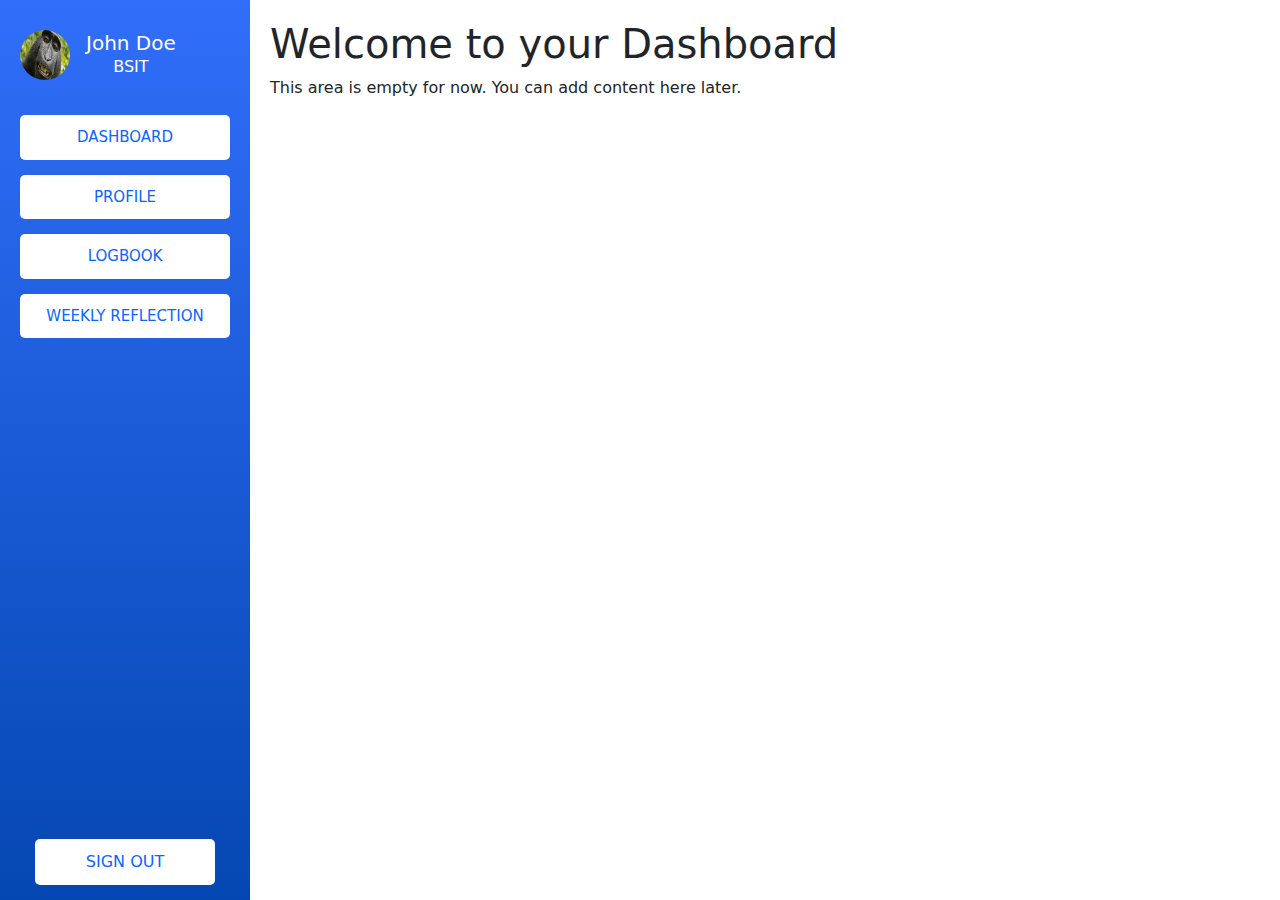
==== index.html @ f492e0e4 "Add files via upload" ====
<!DOCTYPE html>
<html lang="en">
<head>
    <meta charset="UTF-8">
    <meta name="viewport" content="width=device-width, initial-scale=1.0">
    <title>Dashboard</title>
    <!-- Bootstrap CSS -->
    <link href="https://cdn.jsdelivr.net/npm/bootstrap@5.3.0-alpha1/dist/css/bootstrap.min.css" rel="stylesheet">
    <style>
        .user-info {
            margin-top: 10px;
            margin-bottom: 20px;
        }

        .user-image {
            width: 50px;
            height: 50px;
            border-radius: 50%;
        }

        .user-info h5,
        .user-info p {
            margin: 0;
        }

        .sidebar {
            height: 100vh;
            position: fixed;
            top: 0;
            left: 0;
            width: 250px;
            background: linear-gradient(to bottom, #316EFA, #0547B2);
            padding-top: 20px;
            display: flex;
            flex-direction: column;
            color: white;
            padding-left: 20px;
            padding-right: 20px;
        }

        .sidebar img {
            width: 50px;
            height: 50px;
            border-radius: 50%;
        }

        .sidebar .user-info {
            margin-top: 10px;
            margin-bottom: 20px;
            text-align: center;
        }

        .sidebar .user-info h5,
        .sidebar .user-info p {
            margin: 0;
        }

        .sidebar .nav-link {
            margin-top: 15px;
            font-size: 15px;
            color: #0866FF;
            background-color: white;
            border: 1px solid transparent;
            border-radius: 5px;
            padding: 10px 15px;
            text-align: center;
            width: 100%;
            transition: all 0.3s ease;
        }

        .sidebar .nav-link:hover {
            background-color: #428AFF;
            color: white;
            border: 1px solid white;
        }

        .sidebar .sign-out {
            margin-top: auto;
            padding: 15px;
        }

        .btn-signout {
            background-color: white;
            color: #0866FF;
            border: 1px solid transparent;
            width: 100%;
            border-radius: 5px;
            padding: 10px 15px;
            transition: all 0.3s ease;
        }

        .btn-signout:hover {
            background-color: #428AFF;
            color: white;
            border: 1px solid white;
        }

        .content {
            margin-left: 250px;
            padding: 20px;
        }

    </style>
</head>
<body>

    <div class="sidebar">
        <!-- User info -->
        <div class="d-flex align-items-center user-info">
            <img src="/img/monkey.jpg" alt="User Image" class="user-image">
            <div class="ms-3">
                <h5>John Doe</h5>
                <p>BSIT</p>
            </div>
        </div>

        <!-- Sidebar links -->
        <ul class="nav flex-column">
            <li class="nav-item">
                <a class="nav-link active" href="#">DASHBOARD</a>
            </li>
            <li class="nav-item">
                <a class="nav-link" href="#">PROFILE</a>
            </li>
            <li class="nav-item">
                <a class="nav-link" href="#">LOGBOOK</a>
            </li>
            <li class="nav-item">
                <a class="nav-link" href="#">WEEKLY REFLECTION</a>
            </li>
        </ul>

        <!-- Sign out button -->
        <div class="sign-out">
            <button class="btn btn-signout" id="signOutBtn">SIGN OUT</button>
        </div>
    </div>

    <!-- Content Area -->
    <div class="content">
        <h1>Welcome to your Dashboard</h1>
        <p>This area is empty for now. You can add content here later.</p>
    </div>

    <!-- Sign Out Modal -->
    <div class="modal fade" id="signOutModal" tabindex="-1" aria-labelledby="signOutModalLabel" aria-hidden="true">
        <div class="modal-dialog">
            <div class="modal-content">
                <div class="modal-header">
                    <h5 class="modal-title" id="signOutModalLabel">Sign Out Confirmation</h5>
                    <button type="button" class="btn-close" data-bs-dismiss="modal" aria-label="Close"></button>
                </div>
                <div class="modal-body">
                    Are you sure you want to sign out?
                </div>
                <div class="modal-footer">
                    <button type="button" class="btn btn-secondary" data-bs-dismiss="modal">Cancel</button>
                    <button type="button" class="btn btn-primary">Sign Out</button>
                </div>
            </div>
        </div>
    </div>

    <!-- Bootstrap JS and dependencies -->
    <script src="https://cdn.jsdelivr.net/npm/@popperjs/core@2.11.6/dist/umd/popper.min.js"></script>
    <script src="https://cdn.jsdelivr.net/npm/bootstrap@5.3.0-alpha1/dist/js/bootstrap.min.js"></script>

    <!-- JavaScript to show the modal -->
    <script>
        document.getElementById('signOutBtn').addEventListener('click', function() {
            var myModal = new bootstrap.Modal(document.getElementById('signOutModal'));
            myModal.show();
        });
    </script>
</body>
</html>
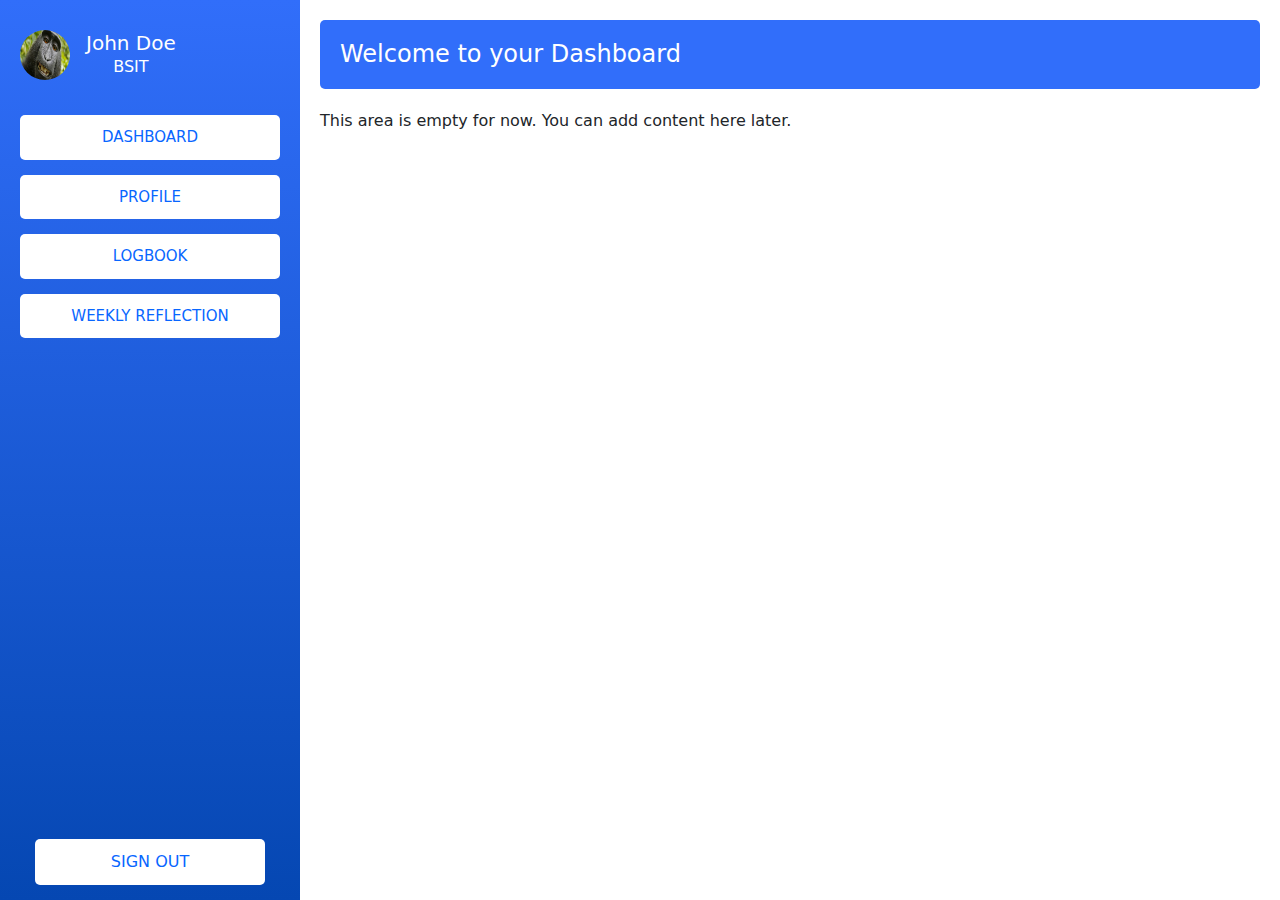
==== commit c610415d: "Add files via upload" ====
--- a/index.html
+++ b/index.html
@@ -28,7 +28,7 @@
             position: fixed;
             top: 0;
             left: 0;
-            width: 250px;
+            width: 300px;
             background: linear-gradient(to bottom, #316EFA, #0547B2);
             padding-top: 20px;
             display: flex;
@@ -96,8 +96,22 @@
         }
 
         .content {
-            margin-left: 250px;
+            margin-left: 300px;
             padding: 20px;
+        }
+
+        /* Header styles */
+        .header {
+            background-color: #316EFA;
+            color: white;
+            padding: 20px;
+            border-radius: 5px;
+            margin-bottom: 20px;
+        }
+
+        .header h1 {
+            margin: 0;
+            font-size: 24px;
         }
 
     </style>
@@ -138,7 +152,10 @@
 
     <!-- Content Area -->
     <div class="content">
-        <h1>Welcome to your Dashboard</h1>
+        <!-- Header Section -->
+        <div class="header">
+            <h1>Welcome to your Dashboard</h1>
+        </div>
         <p>This area is empty for now. You can add content here later.</p>
     </div>
 
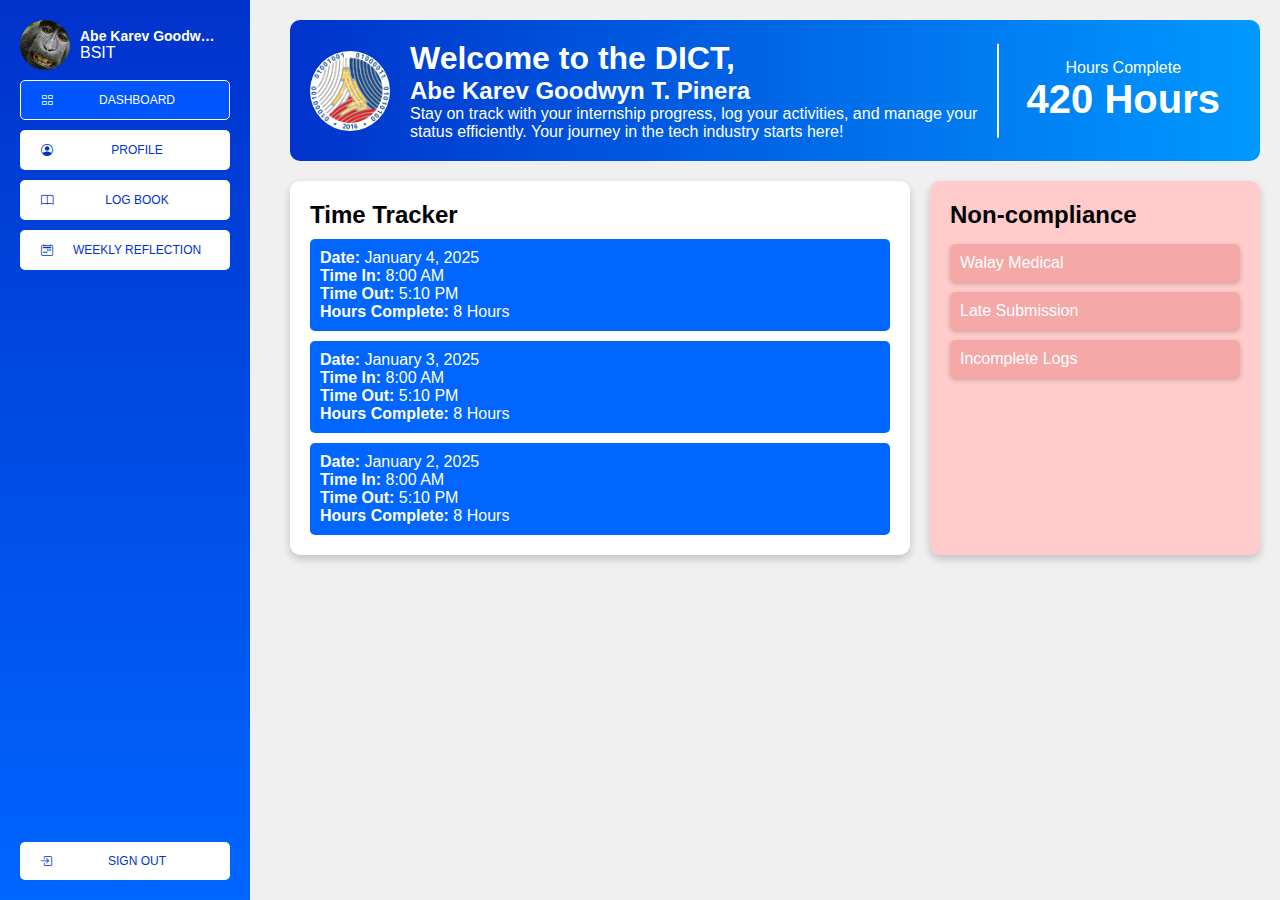
==== commit 16fd59f0: "Add files via upload" ====
--- a/index.html
+++ b/index.html
@@ -3,191 +3,94 @@
 <head>
     <meta charset="UTF-8">
     <meta name="viewport" content="width=device-width, initial-scale=1.0">
-    <title>Dashboard</title>
-    <!-- Bootstrap CSS -->
-    <link href="https://cdn.jsdelivr.net/npm/bootstrap@5.3.0-alpha1/dist/css/bootstrap.min.css" rel="stylesheet">
-    <style>
-        .user-info {
-            margin-top: 10px;
-            margin-bottom: 20px;
-        }
-
-        .user-image {
-            width: 50px;
-            height: 50px;
-            border-radius: 50%;
-        }
-
-        .user-info h5,
-        .user-info p {
-            margin: 0;
-        }
-
-        .sidebar {
-            height: 100vh;
-            position: fixed;
-            top: 0;
-            left: 0;
-            width: 300px;
-            background: linear-gradient(to bottom, #316EFA, #0547B2);
-            padding-top: 20px;
-            display: flex;
-            flex-direction: column;
-            color: white;
-            padding-left: 20px;
-            padding-right: 20px;
-        }
-
-        .sidebar img {
-            width: 50px;
-            height: 50px;
-            border-radius: 50%;
-        }
-
-        .sidebar .user-info {
-            margin-top: 10px;
-            margin-bottom: 20px;
-            text-align: center;
-        }
-
-        .sidebar .user-info h5,
-        .sidebar .user-info p {
-            margin: 0;
-        }
-
-        .sidebar .nav-link {
-            margin-top: 15px;
-            font-size: 15px;
-            color: #0866FF;
-            background-color: white;
-            border: 1px solid transparent;
-            border-radius: 5px;
-            padding: 10px 15px;
-            text-align: center;
-            width: 100%;
-            transition: all 0.3s ease;
-        }
-
-        .sidebar .nav-link:hover {
-            background-color: #428AFF;
-            color: white;
-            border: 1px solid white;
-        }
-
-        .sidebar .sign-out {
-            margin-top: auto;
-            padding: 15px;
-        }
-
-        .btn-signout {
-            background-color: white;
-            color: #0866FF;
-            border: 1px solid transparent;
-            width: 100%;
-            border-radius: 5px;
-            padding: 10px 15px;
-            transition: all 0.3s ease;
-        }
-
-        .btn-signout:hover {
-            background-color: #428AFF;
-            color: white;
-            border: 1px solid white;
-        }
-
-        .content {
-            margin-left: 300px;
-            padding: 20px;
-        }
-
-        /* Header styles */
-        .header {
-            background-color: #316EFA;
-            color: white;
-            padding: 20px;
-            border-radius: 5px;
-            margin-bottom: 20px;
-        }
-
-        .header h1 {
-            margin: 0;
-            font-size: 24px;
-        }
-
-    </style>
+    <title>Internship Dashboard</title>
+    <link rel="stylesheet" href="styles.css">
+    <link rel="stylesheet" href="https://cdn.jsdelivr.net/npm/bootstrap-icons@1.11.3/font/bootstrap-icons.min.css">
 </head>
 <body>
-
-    <div class="sidebar">
-        <!-- User info -->
-        <div class="d-flex align-items-center user-info">
-            <img src="/img/monkey.jpg" alt="User Image" class="user-image">
-            <div class="ms-3">
-                <h5>John Doe</h5>
-                <p>BSIT</p>
-            </div>
-        </div>
-
-        <!-- Sidebar links -->
-        <ul class="nav flex-column">
-            <li class="nav-item">
-                <a class="nav-link active" href="#">DASHBOARD</a>
-            </li>
-            <li class="nav-item">
-                <a class="nav-link" href="#">PROFILE</a>
-            </li>
-            <li class="nav-item">
-                <a class="nav-link" href="#">LOGBOOK</a>
-            </li>
-            <li class="nav-item">
-                <a class="nav-link" href="#">WEEKLY REFLECTION</a>
-            </li>
-        </ul>
-
-        <!-- Sign out button -->
-        <div class="sign-out">
-            <button class="btn btn-signout" id="signOutBtn">SIGN OUT</button>
-        </div>
-    </div>
-
-    <!-- Content Area -->
-    <div class="content">
-        <!-- Header Section -->
-        <div class="header">
-            <h1>Welcome to your Dashboard</h1>
-        </div>
-        <p>This area is empty for now. You can add content here later.</p>
-    </div>
-
-    <!-- Sign Out Modal -->
-    <div class="modal fade" id="signOutModal" tabindex="-1" aria-labelledby="signOutModalLabel" aria-hidden="true">
-        <div class="modal-dialog">
-            <div class="modal-content">
-                <div class="modal-header">
-                    <h5 class="modal-title" id="signOutModalLabel">Sign Out Confirmation</h5>
-                    <button type="button" class="btn-close" data-bs-dismiss="modal" aria-label="Close"></button>
-                </div>
-                <div class="modal-body">
-                    Are you sure you want to sign out?
-                </div>
-                <div class="modal-footer">
-                    <button type="button" class="btn btn-secondary" data-bs-dismiss="modal">Cancel</button>
-                    <button type="button" class="btn btn-primary">Sign Out</button>
+    <div class="dashboard-container">
+        <!-- Sidebar -->
+        <aside class="sidebar">
+            <div class="profile">
+                <img src="/img/monkey.jpg" alt="Profile Picture">
+                <div class="profile-text">
+                    <h3 data-fullname="Abe Karev Goodwyn T. Pinera">Abe Karev Goodwyn T. Pinera</h3>
+                    <p>BSIT</p>
                 </div>
             </div>
-        </div>
+           
+            <nav>
+                <button class="nav-button active"><i class="bi bi-grid"></i><span>DASHBOARD</span></button>
+                <button class="nav-button"><i class="bi bi-person-circle"></i><span>PROFILE</span></button>
+<button class="nav-button"><i class="bi bi-book"></i><span>LOG BOOK</span></button>
+<button class="nav-button"><i class="bi bi-calendar2-week"></i><span>WEEKLY REFLECTION</span></button>
+
+            </nav>
+            <button class="signout-button"><i class="bi bi-box-arrow-in-right"></i><span>SIGN OUT</span></button>
+        </aside>
+
+        <!-- Dashboard Content -->
+        <main class="dashboard-content">
+            <section class="welcome">
+                <div class="welcome-content">
+                    <img src="/img/LOGO.png" alt="DICT Logo">
+                    <div>
+                        <h1>Welcome to the DICT,</h1>
+                        <h2>Abe Karev Goodwyn T. Pinera</h2>
+                        <p>Stay on track with your internship progress, log your activities, and manage your status efficiently. Your journey in the tech industry starts here!</p>
+                    </div>
+                </div>
+                <div class="hours-complete">
+                    <p>Hours Complete</p>
+                    <h1>420 Hours</h1>
+                </div>
+            </section>
+
+            <!-- Time Tracker and Non-compliance -->
+            <div class="content-row">
+                <!-- Time Tracker -->
+                <section class="time-tracker">
+                    <h2>Time Tracker</h2>
+                    <div class="tracker-list">
+                        <div class="tracker-card">
+                            <p><strong>Date:</strong> January 4, 2025</p>
+                            <p><strong>Time In:</strong> 8:00 AM</p>
+                            <p><strong>Time Out:</strong> 5:10 PM</p>
+                            <p><strong>Hours Complete:</strong> 8 Hours</p>
+                        </div>
+                        <div class="tracker-card">
+                            <p><strong>Date:</strong> January 3, 2025</p>
+                            <p><strong>Time In:</strong> 8:00 AM</p>
+                            <p><strong>Time Out:</strong> 5:10 PM</p>
+                            <p><strong>Hours Complete:</strong> 8 Hours</p>
+                        </div>
+                        <div class="tracker-card">
+                            <p><strong>Date:</strong> January 2, 2025</p>
+                            <p><strong>Time In:</strong> 8:00 AM</p>
+                            <p><strong>Time Out:</strong> 5:10 PM</p>
+                            <p><strong>Hours Complete:</strong> 8 Hours</p>
+                        </div>
+                    </div>
+                </section>
+
+                <!-- Non-compliance -->
+                <section class="non-compliance">
+                    <h2>Non-compliance</h2>
+                    <div class="non-compliance-list">
+                        <div class="non-compliance-card">
+                            <p>Walay Medical</p>
+                        </div>
+                        <div class="non-compliance-card">
+                            <p>Late Submission</p>
+                        </div>
+                        <div class="non-compliance-card">
+                            <p>Incomplete Logs</p>
+                        </div>
+                    </div>
+                </section>
+            </div>
+        </main>
     </div>
-
-    <!-- Bootstrap JS and dependencies -->
-    <script src="https://cdn.jsdelivr.net/npm/@popperjs/core@2.11.6/dist/umd/popper.min.js"></script>
-    <script src="https://cdn.jsdelivr.net/npm/bootstrap@5.3.0-alpha1/dist/js/bootstrap.min.js"></script>
-
-    <!-- JavaScript to show the modal -->
-    <script>
-        document.getElementById('signOutBtn').addEventListener('click', function() {
-            var myModal = new bootstrap.Modal(document.getElementById('signOutModal'));
-            myModal.show();
-        });
-    </script>
+    <script src="script.js"></script>
 </body>
 </html>
--- a/styles.css
+++ b/styles.css
@@ -0,0 +1,312 @@
+* {
+    margin: 0;
+    padding: 0;
+    box-sizing: border-box;
+    font-family: Arial, sans-serif;
+}
+
+body {
+    display: flex;
+    background-color: #f0f0f0;
+}
+
+/* Dashboard Layout */
+.dashboard-container {
+    display: flex;
+    width: 100%;
+}
+
+/* Sidebar */
+.sidebar {
+    width: 250px;
+    background: linear-gradient(to bottom, #0033cc, #0066ff);
+    padding: 20px;
+    height: 100vh;
+    color: white;
+    display: flex;
+    flex-direction: column;
+    align-items: center;
+    position: fixed;
+    left: 0;
+    top: 0;
+}
+
+/* Profile Container */
+/* Profile Section */
+.profile {
+    display: flex;
+    align-items: center;
+    gap: 10px;
+    text-align: left;
+    width: 100%;
+}
+
+/* Profile Image */
+.profile img {
+    width: 50px;
+    height: 50px;
+    border-radius: 50%;
+    object-fit: cover;
+}
+
+/* Profile Text */
+.profile-text {
+    display: flex;
+    flex-direction: column;
+    align-items: flex-start;
+    white-space: nowrap;
+    overflow: hidden;
+    text-overflow: ellipsis;
+    max-width: 140px; /* Adjust based on sidebar width */
+    position: relative;
+}
+
+/* Name Styling */
+.profile-text h3 {
+    font-size: 14px;
+    margin: 0;
+    white-space: nowrap;
+    overflow: hidden;
+    text-overflow: ellipsis;
+    max-width: 100%;
+    cursor: pointer;
+}
+
+/* Tooltip Styling */
+.tooltip {
+    position: absolute;
+    background: rgba(0, 0, 0, 0.8);
+    color: white;
+    padding: 5px 10px;
+    border-radius: 5px;
+    white-space: nowrap;
+    font-size: 12px;
+    z-index: 10;
+    box-shadow: 0px 2px 5px rgba(0, 0, 0, 0.3);
+}
+
+
+
+
+
+
+.nav-button {
+    width: 100%;
+    min-width: 210px; /* Prevents shrinking */
+    padding: 12px;
+    margin-top: 10px;
+    border: 1px solid transparent;
+    background: white;
+    color: #0033cc;
+    border-radius: 5px;
+    cursor: pointer;
+    display: flex;
+    align-items: center;
+    justify-content: center; /* Ensures text centers */
+    gap: 4px; /* Adds space between icon and text */
+    transition: all 0.3s ease-in-out;
+    font-size: 12px;
+}
+
+
+
+.nav-button i {
+    margin-left: 8px; /* Keeps icon inside button, aligned left */
+}
+
+.nav-button span {
+    flex-grow: 1;
+    text-align: center; /* Ensures text is centered */
+}
+
+
+/* Active button (Dashboard) */
+.nav-button.active {
+    background: #0055ff;
+    color: white;
+    border: 1px solid white;
+}
+
+/* Hover effect */
+.nav-button:hover {
+    background: #0055ff;
+    color: white;
+    border: 1px solid white;
+}
+
+
+
+.signout-button {
+    margin-top: auto;
+    background: white;
+    color: #0033cc;
+    width: 100%;
+    padding: 12px;
+    border: none;
+    border-radius: 5px;
+    cursor: pointer;
+    font-size: 12px;
+    gap: 4px; /* Adds space between icon and text */
+    display: flex;
+    align-items: center;
+    justify-content: center; 
+
+}
+
+.signout-button span {
+    flex-grow: 1;
+    text-align: center; /* Ensures text is centered */
+}
+
+.signout-button i {
+    margin-left: 8px; /* Keeps icon inside button, aligned left */
+}
+
+.signout-button.active {
+    background: #0055ff;
+    color: white;
+    border: 1px solid white;
+}
+
+/* Hover effect */
+.signout-button:hover {
+    background: #0055ff;
+    color: white;
+    border: 1px solid white;
+}
+
+
+
+
+/* Dashboard Content */
+.dashboard-content {
+    margin-left: 270px;
+    padding: 20px;
+    width: calc(100% - 270px);
+}
+
+/* Welcome Section */
+.welcome {
+    background: linear-gradient(to right, #0033cc, #0099ff);
+    padding: 20px;
+    display: flex;
+    justify-content: space-between;
+    align-items: center;
+    border-radius: 10px;
+    color: white;
+    position: relative;
+}
+
+.welcome-content {
+    display: flex;
+    align-items: center;
+    flex: 1;
+    gap: 20px; /* Adds spacing between the logo and text */
+}
+
+.welcome-content img {
+    width: 80px; /* Adjust to match the actual logo size */
+    height: 80px; /* Maintain circular shape */
+    object-fit: contain; /* Ensures full logo visibility */
+    display: block;
+    background: white; /* Circular background color */
+    border-radius: 50%; /* Ensures circular background */
+}
+
+
+
+
+
+.hours-complete {
+    text-align: center;
+    padding: 0 20px;
+    min-width: 150px; /* Ensures it has enough space */
+    position: relative;
+}
+
+/* The vertical line */
+.hours-complete::before {
+    content: "";
+    position: absolute;
+    left: -10px;
+    top: 50%;
+    transform: translateY(-50%);
+    width: 2px;
+    height: 150%;
+    background: white;
+}
+
+.hours-complete h1 {
+    font-size: 40px;
+}
+
+/* Adjusted Layout for Time Tracker and Non-compliance */
+.content-row {
+    display: flex;
+    gap: 20px;
+    margin-top: 20px;
+}
+
+/* Time Tracker */
+.time-tracker {
+    flex: 2;
+    background: white;
+    padding: 20px;
+    border-radius: 10px;
+    overflow-y: auto;
+    max-height: 400px;
+    box-shadow: 0px 4px 8px rgba(0, 0, 0, 0.2); /* Border shadow */
+}
+
+/* Non-compliance */
+.non-compliance {
+    flex: 1;
+    background: #FFCCCB; /* Light reddish-pink background (adjusted to match image) */
+    padding: 20px;
+    border-radius: 10px;
+    overflow-y: auto;
+    max-height: 400px;
+    box-shadow: 0px 4px 8px rgba(0, 0, 0, 0.2); /* Border shadow */
+}
+
+/* Custom Scrollbar */
+.time-tracker::-webkit-scrollbar, 
+.non-compliance::-webkit-scrollbar {
+    width: 8px;
+}
+
+.time-tracker::-webkit-scrollbar-thumb, 
+.non-compliance::-webkit-scrollbar-thumb {
+    background-color: #0066ff;
+    border-radius: 5px;
+}
+
+/* Tracker Cards */
+.tracker-list {
+    display: grid;
+    gap: 10px;
+    margin-top: 10px;
+}
+
+.tracker-card {
+    background: #0066ff;
+    color: white;
+    padding: 10px;
+    border-radius: 5px;
+}
+
+/* Non-compliance Cards */
+.non-compliance-list {
+    display: flex;
+    flex-direction: column;
+    gap: 10px; /* Space between cards */
+    margin-top: 15px; /* Adds gap below the "Non-compliance" heading */
+}
+
+.non-compliance-card {
+    background: #f5a8a8;
+    color: white;
+    padding: 10px;
+    border-radius: 5px;
+    box-shadow: 0px 2px 5px rgba(0, 0, 0, 0.2); /* Individual card shadow */
+}
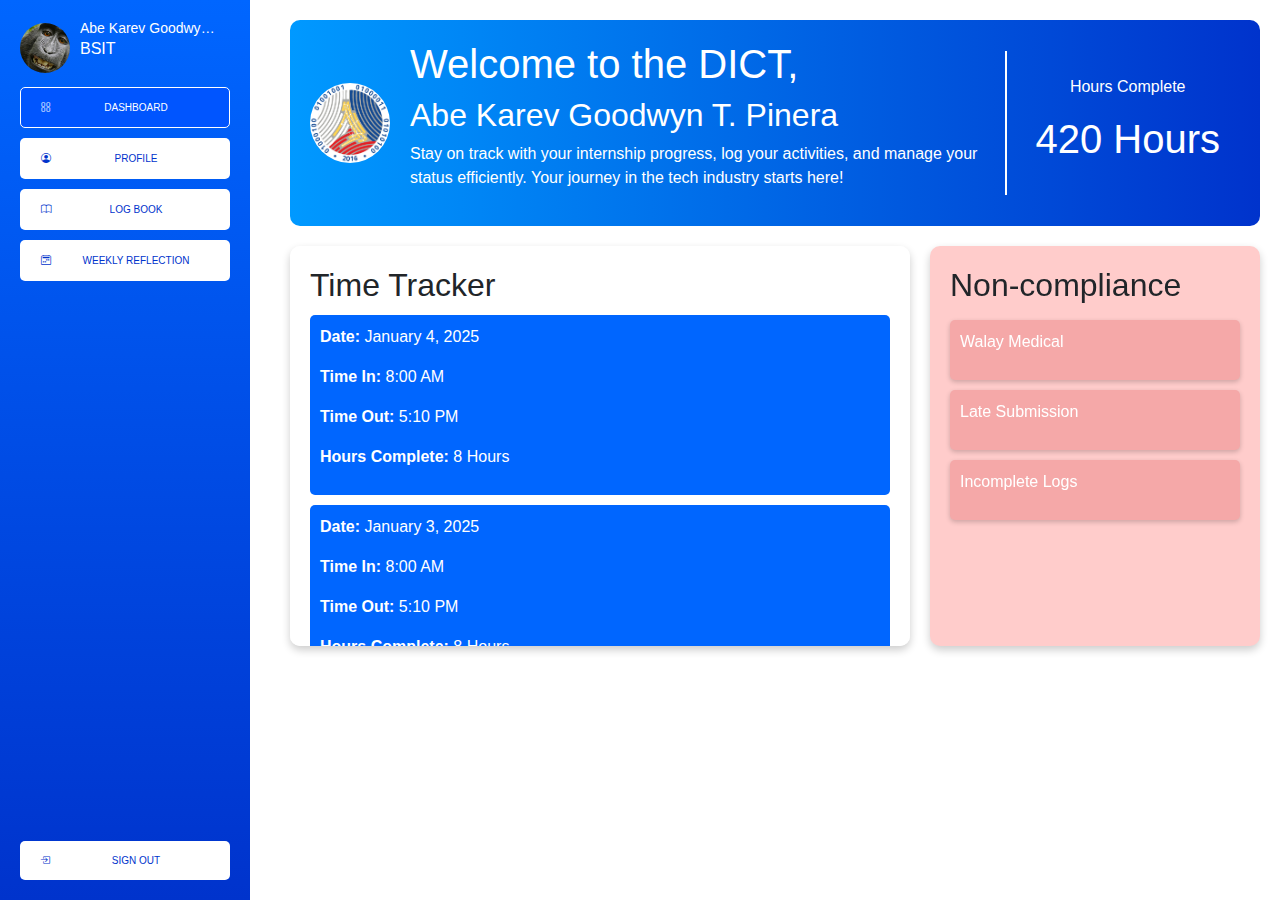
==== commit 48df3fa5: "Add files via upload" ====
--- a/index.html
+++ b/index.html
@@ -5,9 +5,17 @@
     <meta name="viewport" content="width=device-width, initial-scale=1.0">
     <title>Internship Dashboard</title>
     <link rel="stylesheet" href="styles.css">
+    <!-- <link rel="stylesheet" href="/stylesheets/dashboard.css"> -->
     <link rel="stylesheet" href="https://cdn.jsdelivr.net/npm/bootstrap-icons@1.11.3/font/bootstrap-icons.min.css">
+    <link href="https://cdn.jsdelivr.net/npm/bootstrap@5.3.0/dist/css/bootstrap.min.css" rel="stylesheet">
 </head>
 <body>
+     <!-- Mobile Header -->
+     <div class="mobile-header">
+        <i class="bi bi-list menu-toggle"></i>
+        Dashboard
+    </div>
+    
     <div class="dashboard-container">
         <!-- Sidebar -->
         <aside class="sidebar">
@@ -21,9 +29,9 @@
            
             <nav>
                 <button class="nav-button active"><i class="bi bi-grid"></i><span>DASHBOARD</span></button>
-                <button class="nav-button"><i class="bi bi-person-circle"></i><span>PROFILE</span></button>
-<button class="nav-button"><i class="bi bi-book"></i><span>LOG BOOK</span></button>
-<button class="nav-button"><i class="bi bi-calendar2-week"></i><span>WEEKLY REFLECTION</span></button>
+                <a href="/public/profile.html">  <button class="nav-button"><i class="bi bi-person-circle"></i><span>PROFILE</span></button></a>
+                <a href="/public/logbook.html"><button class="nav-button"><i class="bi bi-book"></i><span>LOG BOOK</span></button></a>
+                <a href="/public/reflection.html"><button class="nav-button"><i class="bi bi-calendar2-week"></i><span>WEEKLY REFLECTION</span></button></a>
 
             </nav>
             <button class="signout-button"><i class="bi bi-box-arrow-in-right"></i><span>SIGN OUT</span></button>
@@ -91,6 +99,29 @@
             </div>
         </main>
     </div>
-    <script src="script.js"></script>
+
+    <!-- Bootstrap Logout Confirmation Modal -->
+<div class="modal fade" id="logoutModal" tabindex="-1" aria-labelledby="logoutModalLabel" aria-hidden="true">
+    <div class="modal-dialog modal-dialog-centered">
+        <div class="modal-content">
+            <div class="modal-header">
+                <h5 class="modal-title" id="logoutModalLabel">Confirm Logout</h5>
+                <button type="button" class="btn-close" data-bs-dismiss="modal" aria-label="Close"></button>
+            </div>
+            <div class="modal-body">
+                Are you sure you want to log out?
+            </div>
+            <div class="modal-footer">
+                <button type="button" class="btn btn-secondary" data-bs-dismiss="modal">Cancel</button>
+                <button type="button" class="btn btn-danger" id="confirmLogout">Log Out</button>
+            </div>
+        </div>
+    </div>
+</div>
+
+
+
+    <script src="/index.js"></script>
+    <script src="https://cdn.jsdelivr.net/npm/bootstrap@5.3.0/dist/js/bootstrap.bundle.min.js"></script>
 </body>
-</html>
+</html>--- a/styles.css
+++ b/styles.css
@@ -19,7 +19,7 @@
 /* Sidebar */
 .sidebar {
     width: 250px;
-    background: linear-gradient(to bottom, #0033cc, #0066ff);
+    background: linear-gradient(to bottom,#0066ff, #0033cc);
     padding: 20px;
     height: 100vh;
     color: white;
@@ -88,6 +88,9 @@
 
 
 
+nav a {
+    text-decoration: none;
+}
 
 
 .nav-button {
@@ -105,7 +108,7 @@
     justify-content: center; /* Ensures text centers */
     gap: 4px; /* Adds space between icon and text */
     transition: all 0.3s ease-in-out;
-    font-size: 12px;
+    font-size: 10px;
 }
 
 
@@ -150,6 +153,7 @@
     display: flex;
     align-items: center;
     justify-content: center; 
+    font-size: 10px;
 
 }
 
@@ -187,7 +191,7 @@
 
 /* Welcome Section */
 .welcome {
-    background: linear-gradient(to right, #0033cc, #0099ff);
+    background: linear-gradient(to right, #0099ff, #0033cc);
     padding: 20px;
     display: flex;
     justify-content: space-between;
@@ -212,8 +216,6 @@
     background: white; /* Circular background color */
     border-radius: 50%; /* Ensures circular background */
 }
-
-
 
 
 
@@ -310,3 +312,63 @@
     border-radius: 5px;
     box-shadow: 0px 2px 5px rgba(0, 0, 0, 0.2); /* Individual card shadow */
 }
+
+
+/* Mobile Header */
+.mobile-header {
+    display: none;
+    width: 100%;
+    background: linear-gradient(to right, #0033cc, #0099ff);
+    padding: 15px;
+    color: white;
+    text-align: center;
+    font-size: 18px;
+    font-weight: bold;
+    position: fixed;
+    top: 0;
+    left: 0;
+    z-index: 1000;
+}
+
+/* Menu Toggle Button (for Sidebar) */
+.menu-toggle {
+    position: absolute;
+    left: 15px;
+    font-size: 24px;
+    cursor: pointer;
+}
+
+/* Responsive Design */
+@media (max-width: 768px) {
+    .mobile-header {
+        display: block;
+    }
+}
+
+/* Sidebar Hidden on Small Screens */
+@media (max-width: 768px) {
+    .sidebar {
+        position: fixed;
+        left: -250px; /* Hide sidebar */
+        transition: left 0.3s ease-in-out;
+        z-index: 1001;
+    }
+
+    .sidebar.active {
+        left: 0; /* Show sidebar when active */
+    }
+
+    .dashboard-content {
+        margin-left: 0; /* Adjust content */
+        width: 100%;
+    }
+}
+
+
+
+/* Responsive Fix */
+@media (max-width: 768px) {
+    .dashboard-content {
+        margin-top: 65px;
+    }
+}
